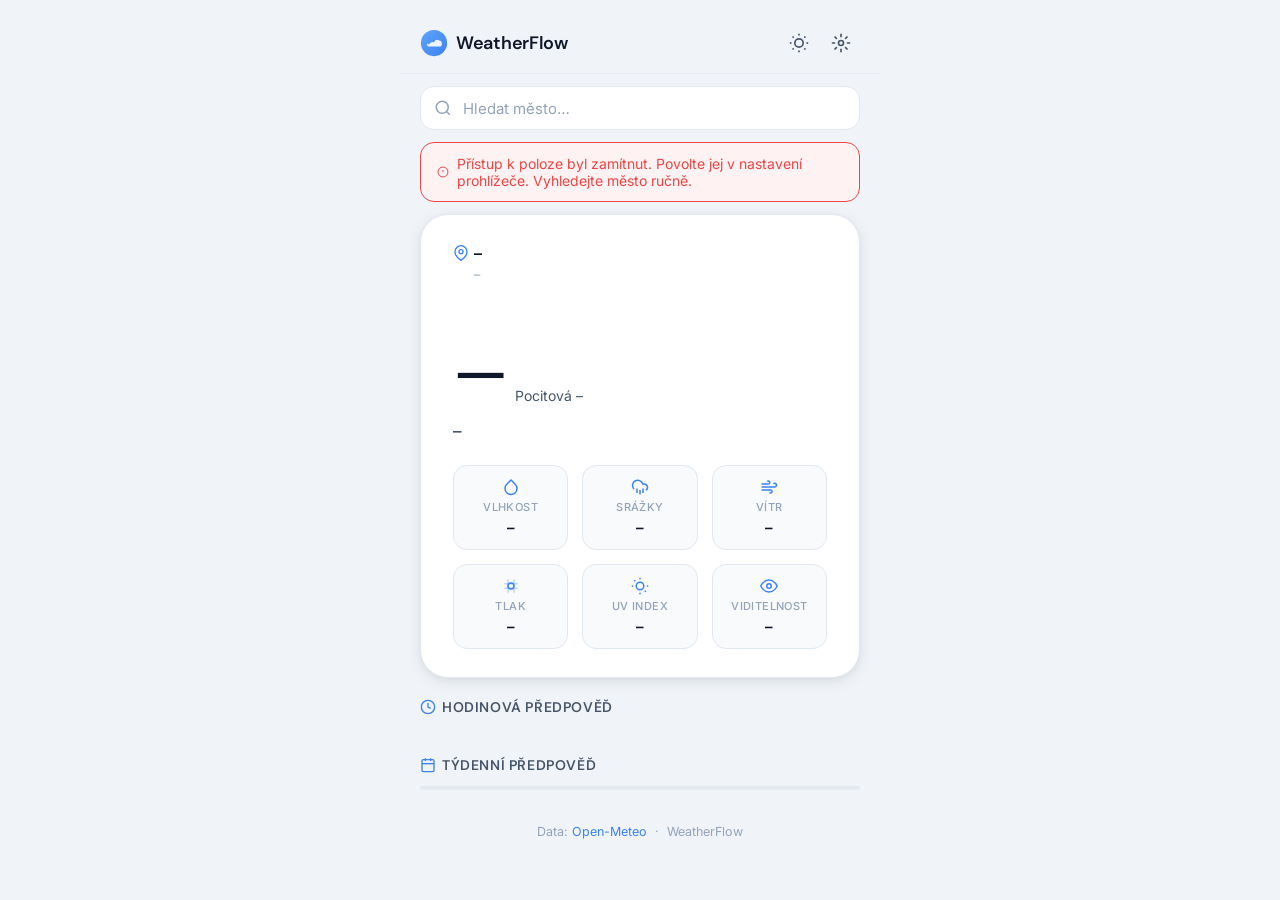
==== index.html @ 14b5ac59 "Add files via upload" ====
<!DOCTYPE html>
<html lang="cs">
<head>
  <meta charset="UTF-8" />
  <meta name="viewport" content="width=device-width, initial-scale=1.0, viewport-fit=cover" />
  <meta name="theme-color" content="#3B82F6" id="meta-theme-color" />
  <meta name="description" content="WeatherFlow – moderní počasí podle vaší polohy" />

  <!-- PWA Meta -->
  <meta name="apple-mobile-web-app-capable" content="yes" />
  <meta name="apple-mobile-web-app-status-bar-style" content="default" />
  <meta name="apple-mobile-web-app-title" content="WeatherFlow" />
  <link rel="apple-touch-icon" href="icons/icon-192.png" />
  <link rel="manifest" href="manifest.json" />

  <title>WeatherFlow</title>
  <link rel="stylesheet" href="style.css" />
  <link rel="preconnect" href="https://fonts.googleapis.com" />
  <link rel="preconnect" href="https://fonts.gstatic.com" crossorigin />
  <link href="https://fonts.googleapis.com/css2?family=DM+Sans:wght@300;400;500;600&family=Inter:wght@300;400;500;600;700&display=swap" rel="stylesheet" />
</head>
<body class="theme-auto">

  <!-- ===== SPLASH / LOADING SCREEN ===== -->
  <div id="splash" class="splash" aria-live="polite" aria-busy="true">
    <div class="splash-inner">
      <div class="splash-icon">
        <svg width="64" height="64" viewBox="0 0 64 64" fill="none" aria-hidden="true">
          <circle cx="32" cy="32" r="30" fill="url(#splashGrad)" />
          <path d="M20 36 Q24 28 32 30 Q36 22 44 26 Q50 26 50 34 Q50 40 44 40 H22 Q16 40 16 34 Q16 30 20 36Z" fill="white" opacity="0.9"/>
          <defs>
            <linearGradient id="splashGrad" x1="0" y1="0" x2="64" y2="64" gradientUnits="userSpaceOnUse">
              <stop offset="0%" stop-color="#60A5FA"/>
              <stop offset="100%" stop-color="#3B82F6"/>
            </linearGradient>
          </defs>
        </svg>
      </div>
      <h1 class="splash-title">WeatherFlow</h1>
      <p class="splash-sub" id="splash-status">Zjišťuji vaši polohu…</p>
      <div class="splash-spinner" aria-hidden="true"></div>
    </div>
  </div>

  <!-- ===== MAIN APP ===== -->
  <div id="app" class="app hidden" role="main">

    <!-- Header -->
    <header class="header">
      <div class="header-left">
        <div class="app-logo" aria-hidden="true">
          <svg width="28" height="28" viewBox="0 0 64 64" fill="none">
            <circle cx="32" cy="32" r="30" fill="url(#logoGrad)"/>
            <path d="M20 36 Q24 28 32 30 Q36 22 44 26 Q50 26 50 34 Q50 40 44 40 H22 Q16 40 16 34 Q16 30 20 36Z" fill="white" opacity="0.9"/>
            <defs>
              <linearGradient id="logoGrad" x1="0" y1="0" x2="64" y2="64" gradientUnits="userSpaceOnUse">
                <stop offset="0%" stop-color="#60A5FA"/>
                <stop offset="100%" stop-color="#3B82F6"/>
              </linearGradient>
            </defs>
          </svg>
        </div>
        <span class="app-name">WeatherFlow</span>
      </div>
      <div class="header-right">
        <!-- Theme toggle -->
        <button class="icon-btn" id="theme-toggle" aria-label="Přepnout světlý/tmavý režim" title="Přepnout režim">
          <svg class="icon-sun" width="20" height="20" viewBox="0 0 24 24" fill="none" stroke="currentColor" stroke-width="2" aria-hidden="true">
            <circle cx="12" cy="12" r="5"/><line x1="12" y1="1" x2="12" y2="3"/><line x1="12" y1="21" x2="12" y2="23"/>
            <line x1="4.22" y1="4.22" x2="5.64" y2="5.64"/><line x1="18.36" y1="18.36" x2="19.78" y2="19.78"/>
            <line x1="1" y1="12" x2="3" y2="12"/><line x1="21" y1="12" x2="23" y2="12"/>
            <line x1="4.22" y1="19.78" x2="5.64" y2="18.36"/><line x1="18.36" y1="5.64" x2="19.78" y2="4.22"/>
          </svg>
          <svg class="icon-moon" width="20" height="20" viewBox="0 0 24 24" fill="none" stroke="currentColor" stroke-width="2" aria-hidden="true">
            <path d="M21 12.79A9 9 0 1 1 11.21 3 7 7 0 0 0 21 12.79z"/>
          </svg>
        </button>
        <!-- GPS refresh -->
        <button class="icon-btn" id="gps-btn" aria-label="Zjistit aktuální polohu" title="Aktuální poloha">
          <svg width="20" height="20" viewBox="0 0 24 24" fill="none" stroke="currentColor" stroke-width="2" aria-hidden="true">
            <circle cx="12" cy="12" r="3"/><path d="M12 1v4M12 19v4M4.22 4.22l2.83 2.83M16.95 16.95l2.83 2.83M1 12h4M19 12h4M4.22 19.78l2.83-2.83M16.95 7.05l2.83-2.83"/>
          </svg>
        </button>
      </div>
    </header>

    <!-- Search bar -->
    <div class="search-container">
      <div class="search-box">
        <svg class="search-icon" width="18" height="18" viewBox="0 0 24 24" fill="none" stroke="currentColor" stroke-width="2" aria-hidden="true">
          <circle cx="11" cy="11" r="8"/><line x1="21" y1="21" x2="16.65" y2="16.65"/>
        </svg>
        <input
          type="search"
          id="city-search"
          class="search-input"
          placeholder="Hledat město…"
          autocomplete="off"
          autocorrect="off"
          spellcheck="false"
          aria-label="Hledat město"
        />
        <button class="search-clear hidden" id="search-clear" aria-label="Vymazat">✕</button>
      </div>
      <ul class="search-results hidden" id="search-results" role="listbox" aria-label="Výsledky vyhledávání"></ul>
    </div>

    <!-- Error banner -->
    <div class="error-banner hidden" id="error-banner" role="alert">
      <svg width="18" height="18" viewBox="0 0 24 24" fill="none" stroke="currentColor" stroke-width="2" aria-hidden="true">
        <circle cx="12" cy="12" r="10"/><line x1="12" y1="8" x2="12" y2="12"/><line x1="12" y1="16" x2="12.01" y2="16"/>
      </svg>
      <span id="error-text"></span>
    </div>

    <!-- ===== CURRENT WEATHER CARD ===== -->
    <section class="current-card" aria-label="Aktuální počasí">
      <div class="current-top">
        <div class="location-block">
          <div class="location-name">
            <svg width="16" height="16" viewBox="0 0 24 24" fill="none" stroke="currentColor" stroke-width="2" aria-hidden="true">
              <path d="M21 10c0 7-9 13-9 13s-9-6-9-13a9 9 0 0 1 18 0z"/><circle cx="12" cy="10" r="3"/>
            </svg>
            <span id="city-name">–</span>
          </div>
          <div class="updated-time" id="updated-time">–</div>
        </div>
        <div class="weather-icon-wrap" id="main-weather-icon" aria-hidden="true">
          <!-- SVG icon injected by JS -->
        </div>
      </div>

      <div class="temp-block">
        <div class="temp-main" id="temp-main">–</div>
        <div class="temp-feels">
          Pocitová <span id="temp-feels">–</span>
        </div>
      </div>

      <div class="weather-desc" id="weather-desc">–</div>

      <!-- Detail grid -->
      <div class="detail-grid">
        <div class="detail-item">
          <svg class="detail-icon" width="18" height="18" viewBox="0 0 24 24" fill="none" stroke="currentColor" stroke-width="2" aria-hidden="true">
            <path d="M12 2.69l5.66 5.66a8 8 0 1 1-11.31 0z"/>
          </svg>
          <span class="detail-label">Vlhkost</span>
          <span class="detail-value" id="d-humidity">–</span>
        </div>
        <div class="detail-item">
          <svg class="detail-icon" width="18" height="18" viewBox="0 0 24 24" fill="none" stroke="currentColor" stroke-width="2" aria-hidden="true">
            <path d="M4 14.899A7 7 0 1 1 15.71 8h1.79a4.5 4.5 0 0 1 2.5 8.242"/>
            <path d="M16 14v6M8 14v6M12 16v6"/>
          </svg>
          <span class="detail-label">Srážky</span>
          <span class="detail-value" id="d-precip">–</span>
        </div>
        <div class="detail-item">
          <svg class="detail-icon" width="18" height="18" viewBox="0 0 24 24" fill="none" stroke="currentColor" stroke-width="2" aria-hidden="true">
            <path d="M17.7 7.7a2.5 2.5 0 1 1 1.8 4.3H2"/><path d="M9.6 4.6A2 2 0 1 1 11 8H2"/>
            <path d="M12.6 19.4A2 2 0 1 0 14 16H2"/>
          </svg>
          <span class="detail-label">Vítr</span>
          <span class="detail-value" id="d-wind">–</span>
        </div>
        <div class="detail-item">
          <svg class="detail-icon" width="18" height="18" viewBox="0 0 24 24" fill="none" stroke="currentColor" stroke-width="2" aria-hidden="true">
            <path d="M3 15h18M3 9h18M8 3v18M16 3v18" opacity="0.3"/>
            <circle cx="12" cy="12" r="4"/>
          </svg>
          <span class="detail-label">Tlak</span>
          <span class="detail-value" id="d-pressure">–</span>
        </div>
        <div class="detail-item">
          <svg class="detail-icon" width="18" height="18" viewBox="0 0 24 24" fill="none" stroke="currentColor" stroke-width="2" aria-hidden="true">
            <circle cx="12" cy="12" r="5"/><line x1="12" y1="1" x2="12" y2="3"/><line x1="12" y1="21" x2="12" y2="23"/>
            <line x1="4.22" y1="4.22" x2="5.64" y2="5.64"/><line x1="18.36" y1="18.36" x2="19.78" y2="19.78"/>
            <line x1="1" y1="12" x2="3" y2="12"/><line x1="21" y1="12" x2="23" y2="12"/>
          </svg>
          <span class="detail-label">UV index</span>
          <span class="detail-value" id="d-uv">–</span>
        </div>
        <div class="detail-item">
          <svg class="detail-icon" width="18" height="18" viewBox="0 0 24 24" fill="none" stroke="currentColor" stroke-width="2" aria-hidden="true">
            <path d="M1 12s4-8 11-8 11 8 11 8-4 8-11 8-11-8-11-8z"/><circle cx="12" cy="12" r="3"/>
          </svg>
          <span class="detail-label">Viditelnost</span>
          <span class="detail-value" id="d-visibility">–</span>
        </div>
      </div>
    </section>

    <!-- ===== HOURLY FORECAST ===== -->
    <section class="forecast-section" aria-label="Hodinová předpověď">
      <h2 class="section-title">
        <svg width="16" height="16" viewBox="0 0 24 24" fill="none" stroke="currentColor" stroke-width="2" aria-hidden="true">
          <circle cx="12" cy="12" r="10"/><polyline points="12 6 12 12 16 14"/>
        </svg>
        Hodinová předpověď
      </h2>
      <div class="hourly-scroll" id="hourly-scroll" role="list">
        <!-- Injected by JS -->
      </div>
    </section>

    <!-- ===== DAILY FORECAST ===== -->
    <section class="forecast-section" aria-label="Týdenní předpověď">
      <h2 class="section-title">
        <svg width="16" height="16" viewBox="0 0 24 24" fill="none" stroke="currentColor" stroke-width="2" aria-hidden="true">
          <rect x="3" y="4" width="18" height="18" rx="2" ry="2"/><line x1="16" y1="2" x2="16" y2="6"/>
          <line x1="8" y1="2" x2="8" y2="6"/><line x1="3" y1="10" x2="21" y2="10"/>
        </svg>
        Týdenní předpověď
      </h2>
      <div class="daily-list" id="daily-list" role="list">
        <!-- Injected by JS -->
      </div>
    </section>

    <!-- Footer -->
    <footer class="footer">
      Data: <a href="https://open-meteo.com" target="_blank" rel="noopener">Open-Meteo</a> &nbsp;·&nbsp; WeatherFlow
    </footer>

  </div><!-- /#app -->

  <script src="script.js"></script>
</body>
</html>
---- style.css ----
/* ============================================================
   WeatherFlow – style.css
   Design: Inter + DM Sans, clean light/dark, mobile-first
   ============================================================ */

/* ---------- CSS Custom Properties (tokens) ---------- */
:root {
  /* Palette – light mode */
  --bg:           #F0F4F8;
  --surface:      #FFFFFF;
  --surface-2:    #F8FAFC;
  --border:       #E2E8F0;
  --text-primary:  #0F172A;
  --text-secondary:#475569;
  --text-muted:    #94A3B8;
  --accent:        #3B82F6;
  --accent-soft:   #EFF6FF;
  --accent-warm:   #F59E0B;
  --danger:        #EF4444;
  --danger-soft:   #FEF2F2;

  /* Typography */
  --font-display: 'DM Sans', system-ui, sans-serif;
  --font-body:    'Inter', system-ui, sans-serif;

  /* Sizing */
  --radius-sm:  8px;
  --radius-md:  14px;
  --radius-lg:  20px;
  --radius-xl:  28px;

  /* Shadows */
  --shadow-sm:  0 1px 3px rgba(15,23,42,0.06), 0 1px 2px rgba(15,23,42,0.04);
  --shadow-md:  0 4px 16px rgba(15,23,42,0.08), 0 2px 6px rgba(15,23,42,0.04);
  --shadow-lg:  0 10px 32px rgba(15,23,42,0.10), 0 4px 12px rgba(15,23,42,0.06);

  /* Transitions */
  --ease:       cubic-bezier(0.4, 0, 0.2, 1);
  --dur-fast:   150ms;
  --dur-base:   250ms;
  --dur-slow:   400ms;
}

/* ---------- Dark mode tokens ---------- */
[data-theme="dark"] {
  --bg:            #0B1121;
  --surface:       #131C2E;
  --surface-2:     #1A2540;
  --border:        #243047;
  --text-primary:  #F1F5F9;
  --text-secondary:#94A3B8;
  --text-muted:    #475569;
  --accent:        #60A5FA;
  --accent-soft:   #1E3A5F;
  --accent-warm:   #FBBF24;
  --danger:        #F87171;
  --danger-soft:   #2D1515;
  --shadow-sm:  0 1px 3px rgba(0,0,0,0.3);
  --shadow-md:  0 4px 16px rgba(0,0,0,0.35);
  --shadow-lg:  0 10px 32px rgba(0,0,0,0.45);
}

/* ---------- Base reset ---------- */
*, *::before, *::after { box-sizing: border-box; margin: 0; padding: 0; }

html {
  font-size: 16px;
  -webkit-text-size-adjust: 100%;
  scroll-behavior: smooth;
}

body {
  font-family: var(--font-body);
  background: var(--bg);
  color: var(--text-primary);
  min-height: 100dvh;
  transition: background var(--dur-slow) var(--ease),
              color var(--dur-slow) var(--ease);
  -webkit-font-smoothing: antialiased;
}

/* ---------- Utility ---------- */
.hidden { display: none !important; }

a {
  color: var(--accent);
  text-decoration: none;
}
a:hover { text-decoration: underline; }

/* ============================================================
   SPLASH SCREEN
   ============================================================ */
.splash {
  position: fixed;
  inset: 0;
  z-index: 9999;
  display: flex;
  align-items: center;
  justify-content: center;
  background: linear-gradient(145deg, #1D4ED8 0%, #3B82F6 50%, #60A5FA 100%);
  transition: opacity var(--dur-slow) var(--ease),
              transform var(--dur-slow) var(--ease);
}

.splash.fade-out {
  opacity: 0;
  transform: scale(1.04);
  pointer-events: none;
}

.splash-inner {
  text-align: center;
  color: white;
  display: flex;
  flex-direction: column;
  align-items: center;
  gap: 12px;
  padding: 2rem;
}

.splash-icon {
  animation: splash-float 2s ease-in-out infinite;
}

@keyframes splash-float {
  0%, 100% { transform: translateY(0); }
  50%       { transform: translateY(-8px); }
}

.splash-title {
  font-family: var(--font-display);
  font-size: 2rem;
  font-weight: 600;
  letter-spacing: -0.5px;
}

.splash-sub {
  font-size: 0.875rem;
  opacity: 0.85;
  font-weight: 400;
}

.splash-spinner {
  width: 28px;
  height: 28px;
  border: 3px solid rgba(255,255,255,0.3);
  border-top-color: white;
  border-radius: 50%;
  animation: spin 0.9s linear infinite;
  margin-top: 8px;
}

@keyframes spin {
  to { transform: rotate(360deg); }
}

/* ============================================================
   APP LAYOUT
   ============================================================ */
.app {
  max-width: 480px;
  margin: 0 auto;
  padding: 0 0 env(safe-area-inset-bottom, 16px);
  animation: app-enter var(--dur-slow) var(--ease);
}

@keyframes app-enter {
  from { opacity: 0; transform: translateY(12px); }
  to   { opacity: 1; transform: translateY(0); }
}

/* ============================================================
   HEADER
   ============================================================ */
.header {
  display: flex;
  align-items: center;
  justify-content: space-between;
  padding: 16px 20px 12px;
  position: sticky;
  top: 0;
  z-index: 100;
  background: var(--bg);
  transition: background var(--dur-slow) var(--ease);
}

.header::after {
  content: '';
  position: absolute;
  bottom: 0; left: 0; right: 0;
  height: 1px;
  background: var(--border);
  opacity: 0.6;
}

.header-left {
  display: flex;
  align-items: center;
  gap: 8px;
}

.app-logo {
  flex-shrink: 0;
  display: flex;
}

.app-name {
  font-family: var(--font-display);
  font-size: 1.125rem;
  font-weight: 600;
  color: var(--text-primary);
  letter-spacing: -0.3px;
}

.header-right {
  display: flex;
  align-items: center;
  gap: 4px;
}

.icon-btn {
  width: 38px;
  height: 38px;
  border: none;
  background: transparent;
  color: var(--text-secondary);
  border-radius: var(--radius-sm);
  cursor: pointer;
  display: flex;
  align-items: center;
  justify-content: center;
  transition: background var(--dur-fast) var(--ease),
              color var(--dur-fast) var(--ease),
              transform var(--dur-fast) var(--ease);
}
.icon-btn:hover {
  background: var(--surface-2);
  color: var(--text-primary);
}
.icon-btn:active { transform: scale(0.92); }

/* Sun/moon icon toggle */
[data-theme="dark"] .icon-sun  { display: none; }
[data-theme="dark"] .icon-moon { display: block; }
.icon-moon { display: none; }
.icon-sun  { display: block; }

/* ============================================================
   SEARCH
   ============================================================ */
.search-container {
  padding: 12px 20px;
  position: relative;
}

.search-box {
  position: relative;
  display: flex;
  align-items: center;
}

.search-icon {
  position: absolute;
  left: 14px;
  color: var(--text-muted);
  pointer-events: none;
  flex-shrink: 0;
}

.search-input {
  width: 100%;
  height: 44px;
  background: var(--surface);
  border: 1.5px solid var(--border);
  border-radius: var(--radius-md);
  padding: 0 44px 0 42px;
  font-family: var(--font-body);
  font-size: 0.9375rem;
  color: var(--text-primary);
  outline: none;
  transition: border-color var(--dur-fast) var(--ease),
              box-shadow var(--dur-fast) var(--ease);
}
.search-input::placeholder { color: var(--text-muted); }
.search-input:focus {
  border-color: var(--accent);
  box-shadow: 0 0 0 3px rgba(59,130,246,0.15);
}

.search-clear {
  position: absolute;
  right: 12px;
  width: 24px;
  height: 24px;
  border: none;
  background: var(--border);
  color: var(--text-secondary);
  border-radius: 50%;
  font-size: 0.75rem;
  cursor: pointer;
  display: flex;
  align-items: center;
  justify-content: center;
  transition: background var(--dur-fast);
}
.search-clear:hover { background: var(--text-muted); color: white; }

/* Search dropdown */
.search-results {
  position: absolute;
  left: 20px;
  right: 20px;
  top: calc(100% - 4px);
  background: var(--surface);
  border: 1.5px solid var(--border);
  border-radius: var(--radius-md);
  box-shadow: var(--shadow-lg);
  z-index: 200;
  overflow: hidden;
  list-style: none;
  max-height: 260px;
  overflow-y: auto;
  animation: dropdown-enter var(--dur-fast) var(--ease);
}

@keyframes dropdown-enter {
  from { opacity: 0; transform: translateY(-6px); }
  to   { opacity: 1; transform: translateY(0); }
}

.search-results li {
  padding: 13px 16px;
  cursor: pointer;
  font-size: 0.9375rem;
  color: var(--text-primary);
  border-bottom: 1px solid var(--border);
  display: flex;
  flex-direction: column;
  gap: 2px;
  transition: background var(--dur-fast);
}
.search-results li:last-child { border-bottom: none; }
.search-results li:hover, .search-results li:focus {
  background: var(--accent-soft);
  outline: none;
}
.search-results li .result-country {
  font-size: 0.8125rem;
  color: var(--text-muted);
}
.search-results .loading-item, .search-results .no-result {
  color: var(--text-muted);
  font-size: 0.875rem;
  pointer-events: none;
}

/* ============================================================
   ERROR BANNER
   ============================================================ */
.error-banner {
  margin: 0 20px 12px;
  padding: 12px 16px;
  background: var(--danger-soft);
  border: 1px solid var(--danger);
  border-radius: var(--radius-md);
  color: var(--danger);
  font-size: 0.875rem;
  display: flex;
  align-items: center;
  gap: 8px;
  animation: banner-enter var(--dur-base) var(--ease);
}

@keyframes banner-enter {
  from { opacity: 0; transform: translateY(-4px); }
  to   { opacity: 1; transform: translateY(0); }
}

/* ============================================================
   CURRENT WEATHER CARD
   ============================================================ */
.current-card {
  margin: 0 20px 20px;
  padding: 24px;
  background: var(--surface);
  border-radius: var(--radius-xl);
  box-shadow: var(--shadow-md);
  border: 1px solid var(--border);
  transition: background var(--dur-slow) var(--ease),
              border-color var(--dur-slow) var(--ease);
}

.current-top {
  display: flex;
  justify-content: space-between;
  align-items: flex-start;
  margin-bottom: 20px;
}

.location-block {
  flex: 1;
  min-width: 0;
}

.location-name {
  display: flex;
  align-items: center;
  gap: 5px;
  font-size: 1rem;
  font-weight: 600;
  color: var(--text-primary);
  white-space: nowrap;
  overflow: hidden;
  text-overflow: ellipsis;
}

.location-name svg {
  flex-shrink: 0;
  color: var(--accent);
}

.updated-time {
  font-size: 0.78125rem;
  color: var(--text-muted);
  margin-top: 4px;
  padding-left: 21px;
}

/* Large weather icon */
.weather-icon-wrap {
  width: 64px;
  height: 64px;
  flex-shrink: 0;
  display: flex;
  align-items: center;
  justify-content: center;
}

.weather-icon-wrap svg, .weather-icon-wrap img {
  width: 64px;
  height: 64px;
}

/* Temperature */
.temp-block {
  display: flex;
  align-items: baseline;
  gap: 10px;
  margin-bottom: 6px;
}

.temp-main {
  font-family: var(--font-display);
  font-size: 4.5rem;
  font-weight: 300;
  line-height: 1;
  letter-spacing: -3px;
  color: var(--text-primary);
}

.temp-feels {
  font-size: 0.875rem;
  color: var(--text-secondary);
  font-weight: 400;
}

.weather-desc {
  font-size: 1.0625rem;
  font-weight: 500;
  color: var(--text-secondary);
  margin-bottom: 24px;
  text-transform: capitalize;
}

/* Detail grid */
.detail-grid {
  display: grid;
  grid-template-columns: repeat(3, 1fr);
  gap: 12px;
}

.detail-item {
  display: flex;
  flex-direction: column;
  align-items: center;
  gap: 4px;
  padding: 12px 8px;
  background: var(--surface-2);
  border-radius: var(--radius-md);
  border: 1px solid var(--border);
  text-align: center;
  transition: background var(--dur-base) var(--ease);
}
.detail-item:hover { background: var(--accent-soft); }

.detail-icon { color: var(--accent); flex-shrink: 0; }
.detail-label { font-size: 0.6875rem; color: var(--text-muted); font-weight: 500; text-transform: uppercase; letter-spacing: 0.4px; }
.detail-value { font-size: 0.9375rem; font-weight: 600; color: var(--text-primary); }

/* ============================================================
   FORECAST SECTIONS
   ============================================================ */
.forecast-section {
  margin: 0 20px 20px;
}

.section-title {
  font-family: var(--font-display);
  font-size: 0.875rem;
  font-weight: 600;
  color: var(--text-secondary);
  text-transform: uppercase;
  letter-spacing: 0.6px;
  margin-bottom: 12px;
  display: flex;
  align-items: center;
  gap: 6px;
}
.section-title svg { color: var(--accent); }

/* Hourly scroll */
.hourly-scroll {
  display: flex;
  gap: 8px;
  overflow-x: auto;
  padding-bottom: 8px;
  scroll-snap-type: x mandatory;
  -webkit-overflow-scrolling: touch;
}

.hourly-scroll::-webkit-scrollbar { height: 4px; }
.hourly-scroll::-webkit-scrollbar-track { background: transparent; }
.hourly-scroll::-webkit-scrollbar-thumb { background: var(--border); border-radius: 2px; }

.hourly-item {
  flex-shrink: 0;
  scroll-snap-align: start;
  width: 72px;
  display: flex;
  flex-direction: column;
  align-items: center;
  gap: 6px;
  padding: 14px 8px;
  background: var(--surface);
  border-radius: var(--radius-lg);
  border: 1.5px solid var(--border);
  text-align: center;
  transition: background var(--dur-fast), border-color var(--dur-fast),
              transform var(--dur-fast) var(--ease);
}
.hourly-item:hover { transform: translateY(-2px); border-color: var(--accent); }

.hourly-item.current-hour {
  background: var(--accent);
  border-color: var(--accent);
  color: white;
}
.hourly-item.current-hour .hourly-time,
.hourly-item.current-hour .hourly-temp { color: white; }
.hourly-item.current-hour .hourly-precip { color: rgba(255,255,255,0.8); }

.hourly-time  { font-size: 0.75rem; font-weight: 600; color: var(--text-muted); }
.hourly-icon  { width: 28px; height: 28px; }
.hourly-temp  { font-size: 0.9375rem; font-weight: 600; color: var(--text-primary); }
.hourly-precip{ font-size: 0.6875rem; color: var(--accent); font-weight: 500; }
.hourly-item.current-hour .hourly-precip { color: rgba(255,255,255,0.85); }

/* Daily list */
.daily-list {
  background: var(--surface);
  border-radius: var(--radius-xl);
  border: 1px solid var(--border);
  overflow: hidden;
  box-shadow: var(--shadow-sm);
}

.daily-item {
  display: grid;
  grid-template-columns: 1fr 40px 1fr;
  align-items: center;
  padding: 14px 20px;
  border-bottom: 1px solid var(--border);
  gap: 12px;
  transition: background var(--dur-fast);
}
.daily-item:last-child { border-bottom: none; }
.daily-item:hover { background: var(--surface-2); }

.daily-day   { font-size: 0.9375rem; font-weight: 500; color: var(--text-primary); }
.daily-icon  { width: 32px; height: 32px; justify-self: center; }
.daily-temps {
  display: flex;
  align-items: center;
  justify-content: flex-end;
  gap: 8px;
}
.daily-high { font-size: 0.9375rem; font-weight: 600; color: var(--text-primary); }
.daily-low  { font-size: 0.875rem; color: var(--text-muted); }

/* ============================================================
   FOOTER
   ============================================================ */
.footer {
  text-align: center;
  padding: 16px 20px 20px;
  font-size: 0.78125rem;
  color: var(--text-muted);
}

/* ============================================================
   SKELETON LOADING ANIMATIONS
   ============================================================ */
.skeleton {
  background: linear-gradient(
    90deg,
    var(--border) 25%,
    var(--surface-2) 50%,
    var(--border) 75%
  );
  background-size: 200% 100%;
  animation: shimmer 1.5s infinite;
  border-radius: 6px;
  display: inline-block;
}

@keyframes shimmer {
  0%   { background-position: 200% 0; }
  100% { background-position: -200% 0; }
}

/* ============================================================
   DATA ENTRY ANIMATIONS
   ============================================================ */
.fade-in {
  animation: fade-in var(--dur-base) var(--ease);
}

@keyframes fade-in {
  from { opacity: 0; transform: translateY(6px); }
  to   { opacity: 1; transform: translateY(0); }
}

/* ============================================================
   RESPONSIVE — wider screens
   ============================================================ */
@media (min-width: 540px) {
  .app { padding-top: 8px; }
  .current-card { padding: 28px 32px; }
  .temp-main { font-size: 5.5rem; }
  .detail-grid { gap: 14px; }
}

/* ============================================================
   REDUCED MOTION
   ============================================================ */
@media (prefers-reduced-motion: reduce) {
  *, *::before, *::after {
    animation-duration: 0.01ms !important;
    transition-duration: 0.01ms !important;
  }
}
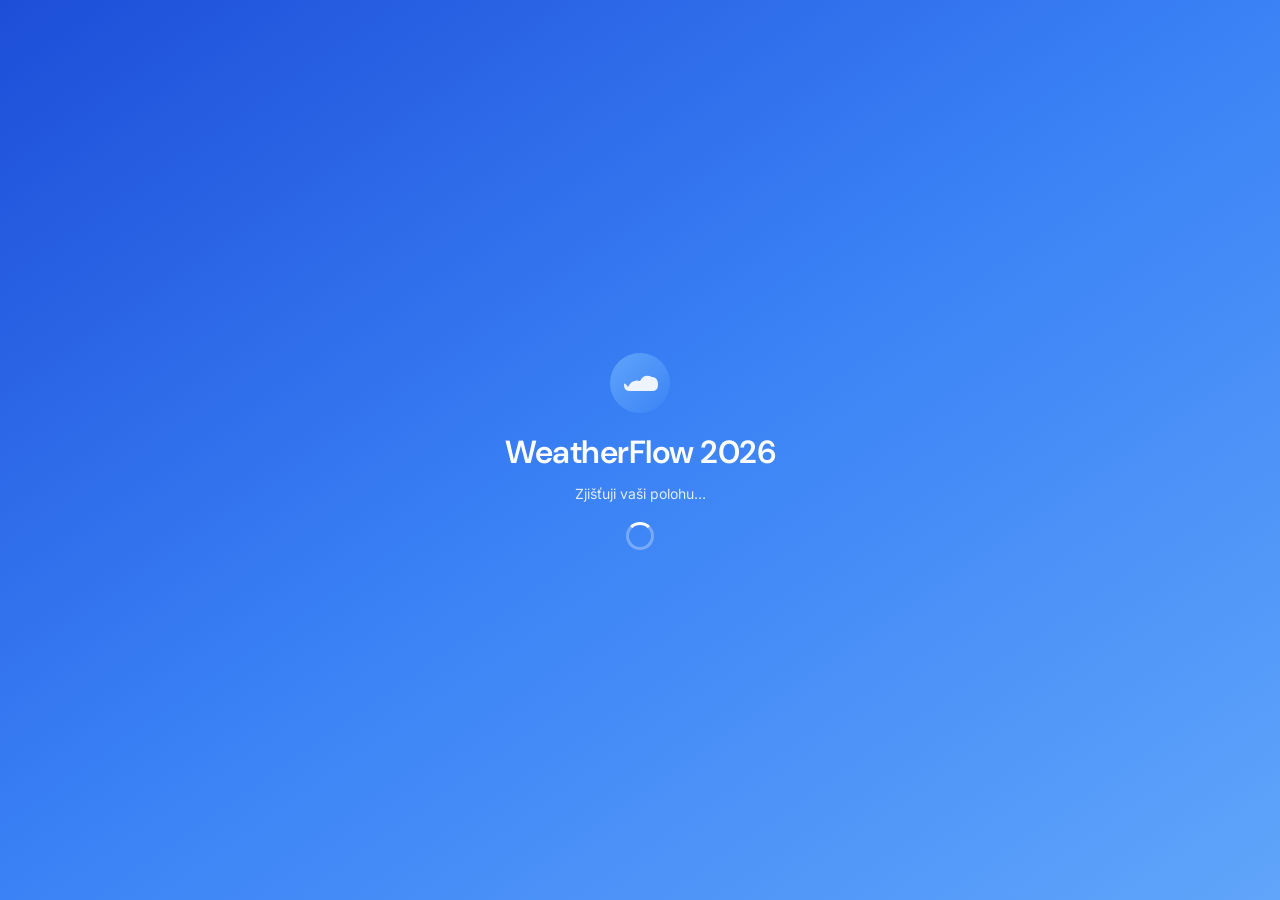
==== commit e5312383: "Update index.html" ====
--- a/index.html
+++ b/index.html
@@ -4,7 +4,7 @@
   <meta charset="UTF-8" />
   <meta name="viewport" content="width=device-width, initial-scale=1.0, viewport-fit=cover" />
   <meta name="theme-color" content="#3B82F6" id="meta-theme-color" />
-  <meta name="description" content="WeatherFlow – moderní počasí podle vaší polohy" />
+  <meta name="description" content="WeatherFlow 2026 – moderní počasí podle vaší polohy" />
 
   <!-- PWA Meta -->
   <meta name="apple-mobile-web-app-capable" content="yes" />
@@ -13,14 +13,13 @@
   <link rel="apple-touch-icon" href="icons/icon-192.png" />
   <link rel="manifest" href="manifest.json" />
 
-  <title>WeatherFlow</title>
-  <link rel="stylesheet" href="style.css" />
+  <title>WeatherFlow 2026</title>
+  <link rel="stylesheet" href="style.css?v=20260611b" />
   <link rel="preconnect" href="https://fonts.googleapis.com" />
   <link rel="preconnect" href="https://fonts.gstatic.com" crossorigin />
   <link href="https://fonts.googleapis.com/css2?family=DM+Sans:wght@300;400;500;600&family=Inter:wght@300;400;500;600;700&display=swap" rel="stylesheet" />
 </head>
 <body class="theme-auto">
-
   <!-- ===== SPLASH / LOADING SCREEN ===== -->
   <div id="splash" class="splash" aria-live="polite" aria-busy="true">
     <div class="splash-inner">
@@ -36,7 +35,7 @@
           </defs>
         </svg>
       </div>
-      <h1 class="splash-title">WeatherFlow</h1>
+      <h1 class="splash-title">WeatherFlow <span class="brand-pill brand-pill--splash">2026</span></h1>
       <p class="splash-sub" id="splash-status">Zjišťuji vaši polohu…</p>
       <div class="splash-spinner" aria-hidden="true"></div>
     </div>
@@ -60,27 +59,10 @@
             </defs>
           </svg>
         </div>
-        <span class="app-name">WeatherFlow</span>
+        <span class="app-name">WeatherFlow <span class="brand-pill">2026</span></span>
       </div>
       <div class="header-right">
-        <!-- Theme toggle -->
-        <button class="icon-btn" id="theme-toggle" aria-label="Přepnout světlý/tmavý režim" title="Přepnout režim">
-          <svg class="icon-sun" width="20" height="20" viewBox="0 0 24 24" fill="none" stroke="currentColor" stroke-width="2" aria-hidden="true">
-            <circle cx="12" cy="12" r="5"/><line x1="12" y1="1" x2="12" y2="3"/><line x1="12" y1="21" x2="12" y2="23"/>
-            <line x1="4.22" y1="4.22" x2="5.64" y2="5.64"/><line x1="18.36" y1="18.36" x2="19.78" y2="19.78"/>
-            <line x1="1" y1="12" x2="3" y2="12"/><line x1="21" y1="12" x2="23" y2="12"/>
-            <line x1="4.22" y1="19.78" x2="5.64" y2="18.36"/><line x1="18.36" y1="5.64" x2="19.78" y2="4.22"/>
-          </svg>
-          <svg class="icon-moon" width="20" height="20" viewBox="0 0 24 24" fill="none" stroke="currentColor" stroke-width="2" aria-hidden="true">
-            <path d="M21 12.79A9 9 0 1 1 11.21 3 7 7 0 0 0 21 12.79z"/>
-          </svg>
-        </button>
-        <!-- GPS refresh -->
-        <button class="icon-btn" id="gps-btn" aria-label="Zjistit aktuální polohu" title="Aktuální poloha">
-          <svg width="20" height="20" viewBox="0 0 24 24" fill="none" stroke="currentColor" stroke-width="2" aria-hidden="true">
-            <circle cx="12" cy="12" r="3"/><path d="M12 1v4M12 19v4M4.22 4.22l2.83 2.83M16.95 16.95l2.83 2.83M1 12h4M19 12h4M4.22 19.78l2.83-2.83M16.95 7.05l2.83-2.83"/>
-          </svg>
-        </button>
+        <a class="header-link" href="settings.html" aria-label="Otevřít nastavení">Nastavení</a>
       </div>
     </header>
 
@@ -105,6 +87,10 @@
       <ul class="search-results hidden" id="search-results" role="listbox" aria-label="Výsledky vyhledávání"></ul>
     </div>
 
+    <div class="location-strip" aria-label="Přepínání míst">
+      <div class="location-strip__list" id="location-cards"></div>
+    </div>
+
     <!-- Error banner -->
     <div class="error-banner hidden" id="error-banner" role="alert">
       <svg width="18" height="18" viewBox="0 0 24 24" fill="none" stroke="currentColor" stroke-width="2" aria-hidden="true">
@@ -114,7 +100,18 @@
     </div>
 
     <!-- ===== CURRENT WEATHER CARD ===== -->
-    <section class="current-card" aria-label="Aktuální počasí">
+    <section class="current-card" id="current-card" aria-label="Aktuální počasí">
+      <div class="weather-scene" id="weather-scene" aria-hidden="true">
+        <div class="weather-scene__sky"></div>
+        <div class="weather-scene__sun"></div>
+        <div class="weather-scene__cloud cloud-1"></div>
+        <div class="weather-scene__cloud cloud-2"></div>
+        <div class="weather-scene__cloud cloud-3"></div>
+        <div class="weather-scene__rain"></div>
+        <div class="weather-scene__snow"></div>
+        <div class="weather-scene__fog"></div>
+        <div class="weather-scene__thunder"></div>
+      </div>
       <div class="current-top">
         <div class="location-block">
           <div class="location-name">
@@ -220,11 +217,16 @@
 
     <!-- Footer -->
     <footer class="footer">
-      Data: <a href="https://open-meteo.com" target="_blank" rel="noopener">Open-Meteo</a> &nbsp;·&nbsp; WeatherFlow
+      <div class="footer-meta">
+        <span class="footer-source">Data: <a href="https://open-meteo.com" target="_blank" rel="noopener">Open-Meteo</a></span>
+        <span class="footer-brand" aria-label="WeatherFlow 2026">
+          <span class="footer-brand__icon">©</span>
+          <span class="footer-brand__text">2026 WeatherFlow</span>
+        </span>
+      </div>
     </footer>
-
   </div><!-- /#app -->
 
-  <script src="script.js"></script>
+  <script src="script.js?v=20260611b"></script>
 </body>
 </html>
